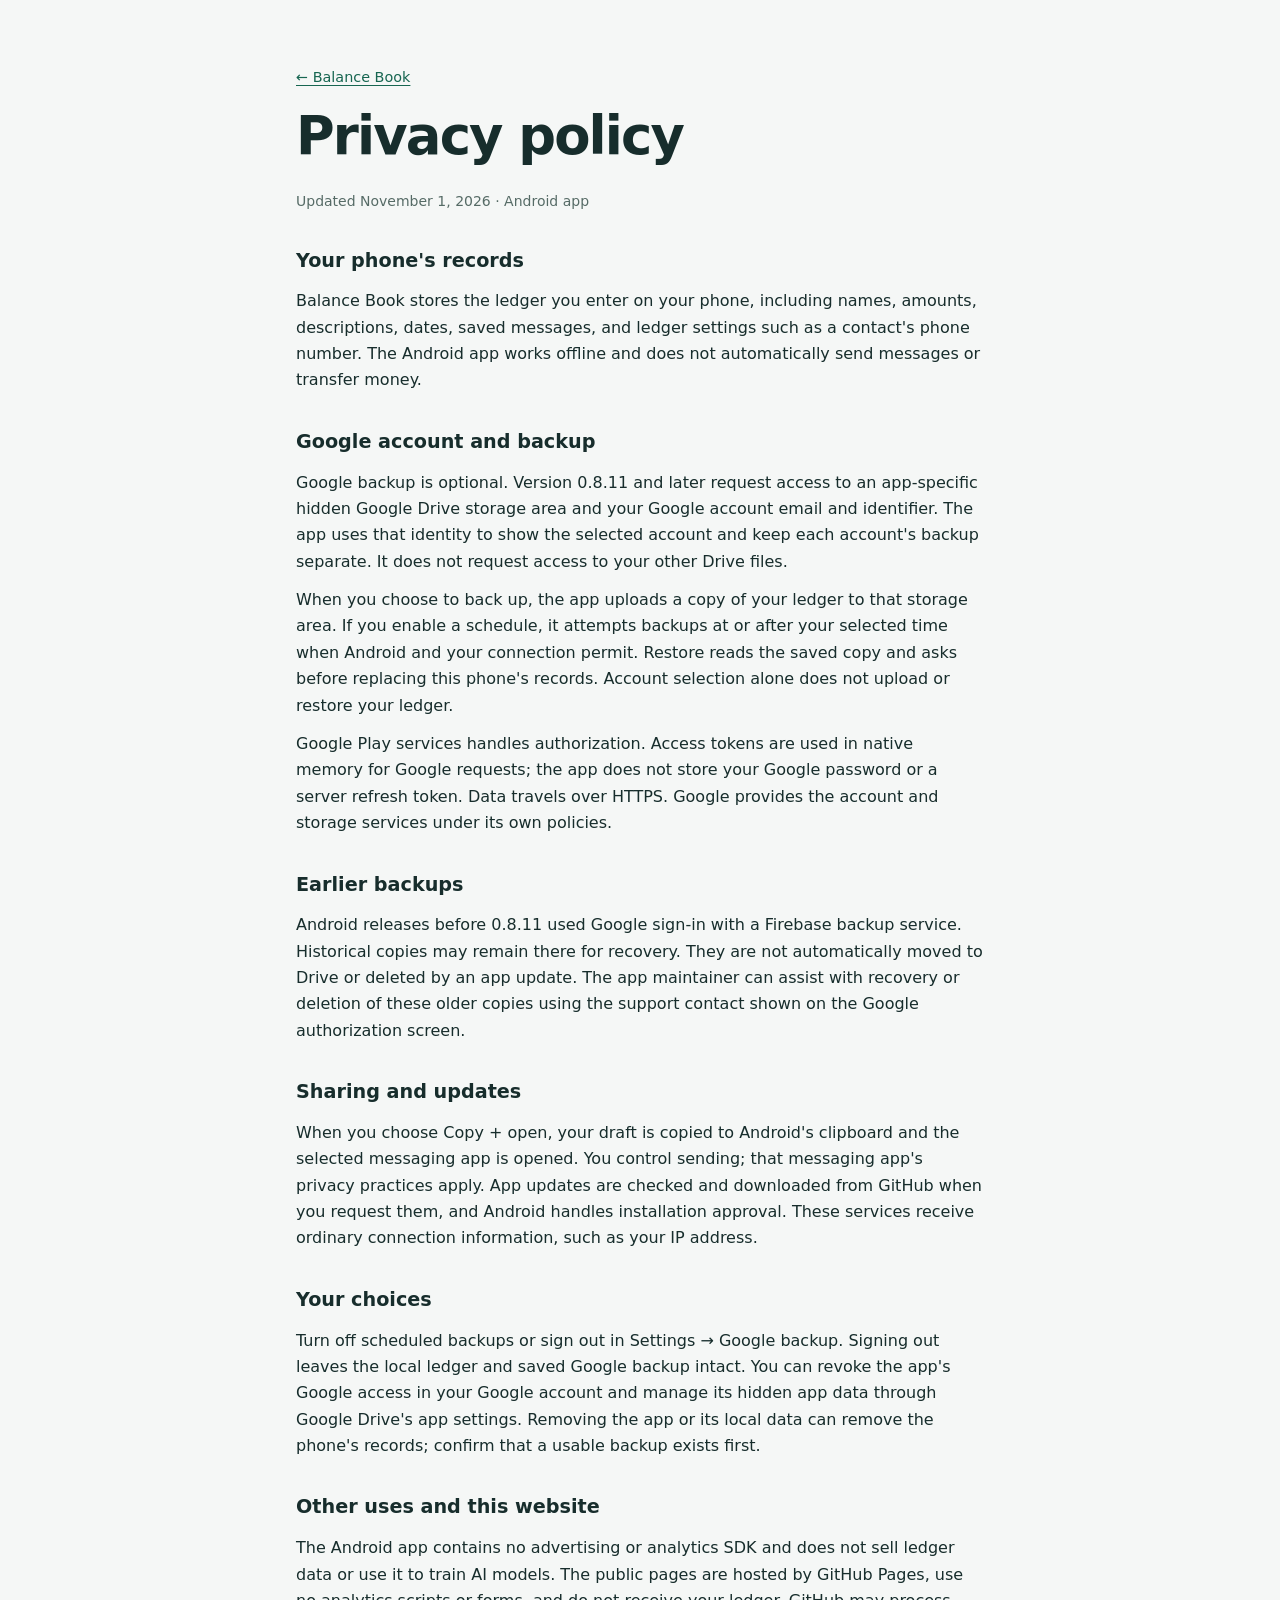
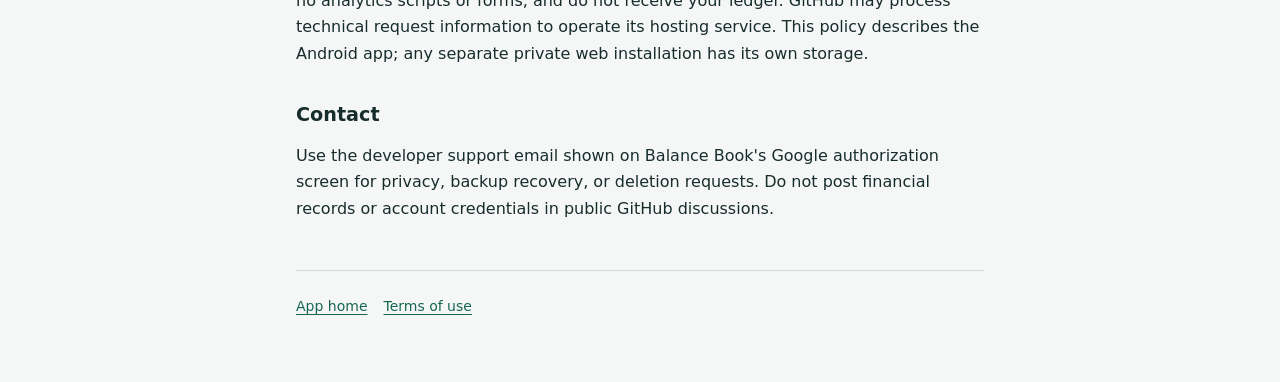
==== privacy.html @ 62324741 "Add public Balance Book app and privacy information" ====
<!doctype html>
<html lang="en"><head><meta charset="utf-8"><meta name="viewport" content="width=device-width,initial-scale=1"><title>Privacy · Balance Book</title><link rel="stylesheet" href="style.css"></head>
<body><main>
<a class="back" href="./">← Balance Book</a><h1>Privacy policy</h1><p class="note">Updated November 1, 2026 · Android app</p>
<h2>Your phone's records</h2><p>Balance Book stores the ledger you enter on your phone, including names, amounts, descriptions, dates, saved messages, and ledger settings such as a contact's phone number. The Android app works offline and does not automatically send messages or transfer money.</p>
<h2>Google account and backup</h2><p>Google backup is optional. Version 0.8.11 and later request access to an app-specific hidden Google Drive storage area and your Google account email and identifier. The app uses that identity to show the selected account and keep each account's backup separate. It does not request access to your other Drive files.</p><p>When you choose to back up, the app uploads a copy of your ledger to that storage area. If you enable a schedule, it attempts backups at or after your selected time when Android and your connection permit. Restore reads the saved copy and asks before replacing this phone's records. Account selection alone does not upload or restore your ledger.</p><p>Google Play services handles authorization. Access tokens are used in native memory for Google requests; the app does not store your Google password or a server refresh token. Data travels over HTTPS. Google provides the account and storage services under its own policies.</p>
<h2>Earlier backups</h2><p>Android releases before 0.8.11 used Google sign-in with a Firebase backup service. Historical copies may remain there for recovery. They are not automatically moved to Drive or deleted by an app update. The app maintainer can assist with recovery or deletion of these older copies using the support contact shown on the Google authorization screen.</p>
<h2>Sharing and updates</h2><p>When you choose Copy + open, your draft is copied to Android's clipboard and the selected messaging app is opened. You control sending; that messaging app's privacy practices apply. App updates are checked and downloaded from GitHub when you request them, and Android handles installation approval. These services receive ordinary connection information, such as your IP address.</p>
<h2>Your choices</h2><p>Turn off scheduled backups or sign out in Settings → Google backup. Signing out leaves the local ledger and saved Google backup intact. You can revoke the app's Google access in your Google account and manage its hidden app data through Google Drive's app settings. Removing the app or its local data can remove the phone's records; confirm that a usable backup exists first.</p>
<h2>Other uses and this website</h2><p>The Android app contains no advertising or analytics SDK and does not sell ledger data or use it to train AI models. The public pages are hosted by GitHub Pages, use no analytics scripts or forms, and do not receive your ledger. GitHub may process technical request information to operate its hosting service. This policy describes the Android app; any separate private web installation has its own storage.</p>
<h2>Contact</h2><p>Use the developer support email shown on Balance Book's Google authorization screen for privacy, backup recovery, or deletion requests. Do not post financial records or account credentials in public GitHub discussions.</p>
<footer><a href="./">App home</a><a href="terms.html">Terms of use</a></footer>
</main></body></html>
---- style.css ----
:root{color-scheme:light dark;font-family:system-ui,-apple-system,"Segoe UI",sans-serif;background:#f5f7f6;color:#172d2c;line-height:1.65}
*{box-sizing:border-box}body{margin:0}main{max-width:46rem;margin:auto;padding:clamp(1.5rem,6vw,4rem) 1.5rem}h1{font-size:clamp(2rem,6vw,3.3rem);line-height:1.12;letter-spacing:-.035em;margin:1rem 0 1.5rem}h2{font-size:1.2rem;margin:2rem 0 .5rem}p{margin:.75rem 0}a{color:#176651;text-underline-offset:.2em}a:focus-visible{outline:2px solid currentColor;outline-offset:4px}.eyebrow{font-size:.75rem;font-weight:750;letter-spacing:.13em;color:#37675d}.lead{font-size:1.25rem;color:#455d59}section{border-top:1px solid #cfdbd7;margin-top:2rem}.action{display:inline-flex;gap:1.5rem;align-items:center;margin:1.5rem 0 .5rem;padding:.75rem 1.25rem;background:#185e50;color:white;border-radius:.8rem;text-decoration:none;font-weight:650}.note{font-size:.875rem;color:#566b66}.back{font-size:.9rem}footer{display:flex;flex-wrap:wrap;gap:1rem;border-top:1px solid #cfdbd7;padding-top:1.5rem;margin-top:3rem;font-size:.875rem}
@media(prefers-color-scheme:dark){:root{background:#112322;color:#e5efec}a{color:#9bddc3}.eyebrow{color:#9bddc3}.lead,.note{color:#b5cbc3}section,footer{border-color:#36534b}.action{background:#a2dfc7;color:#102e24}}
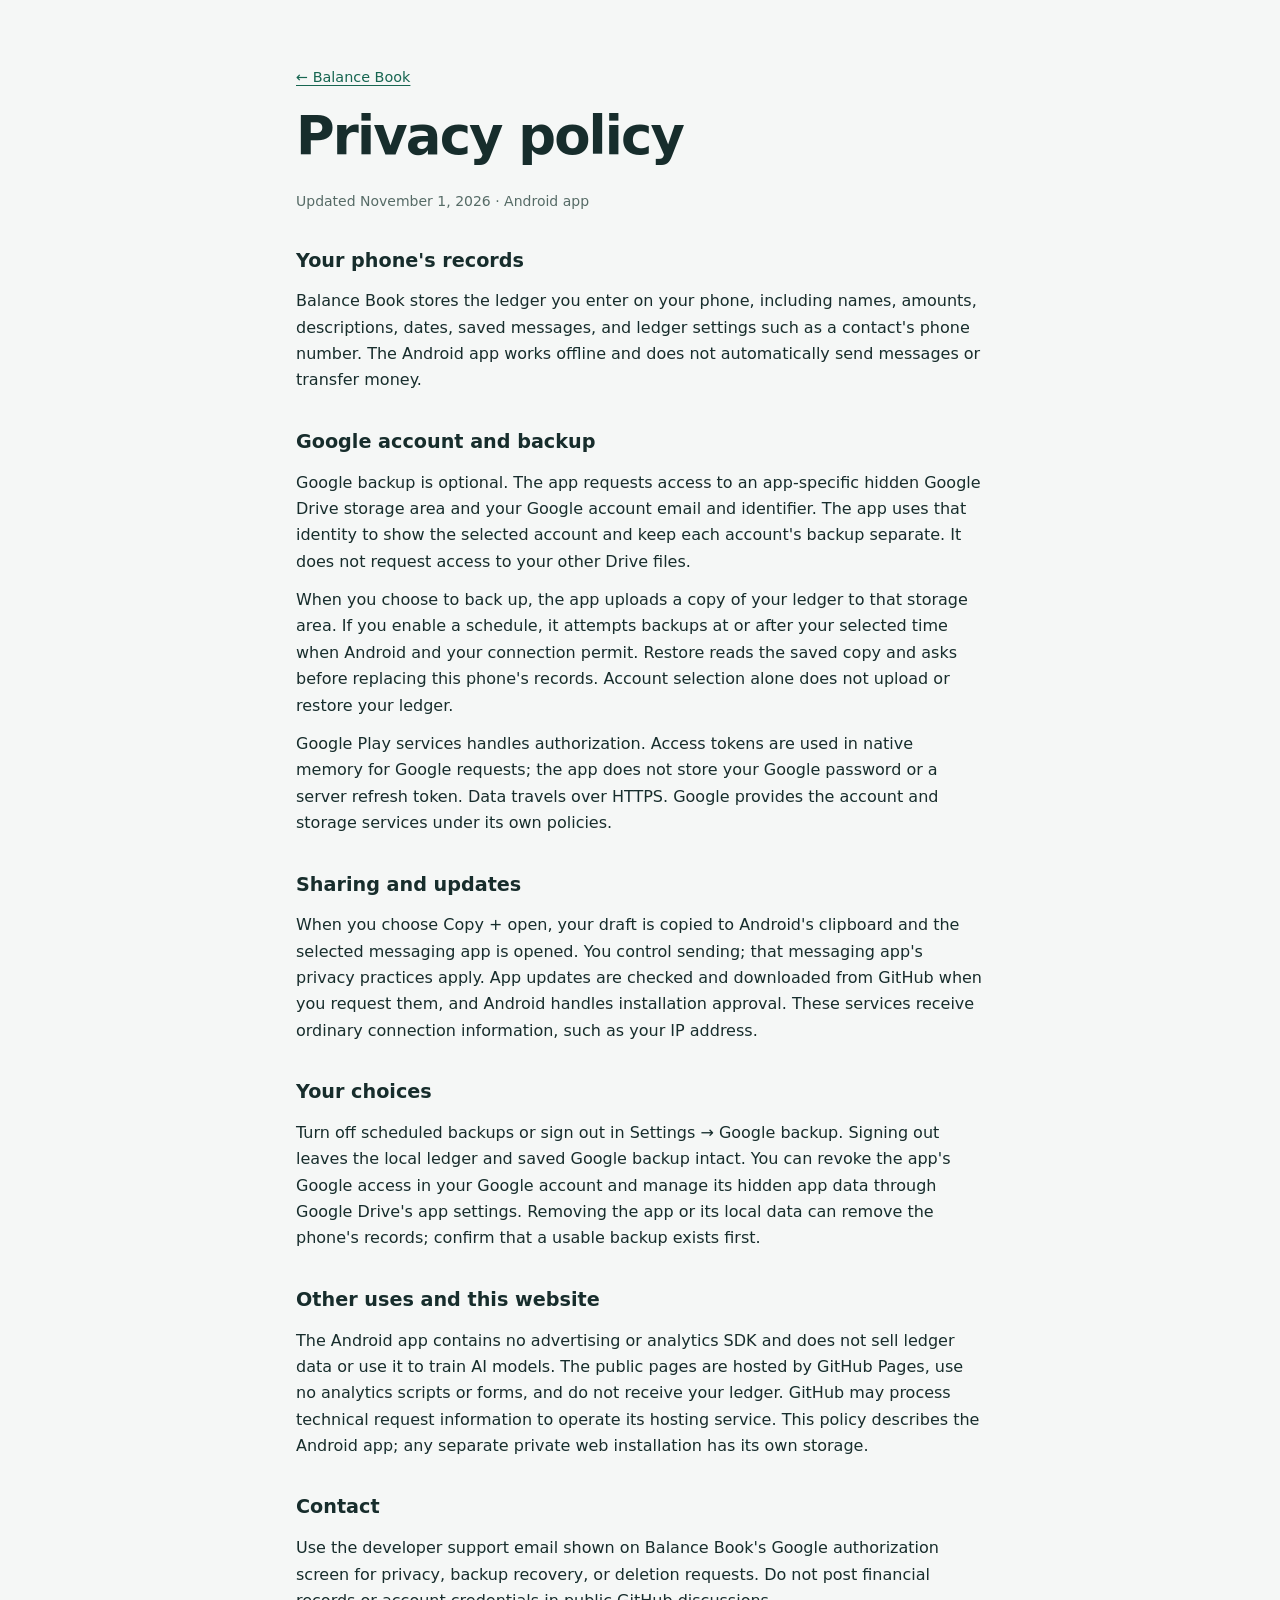
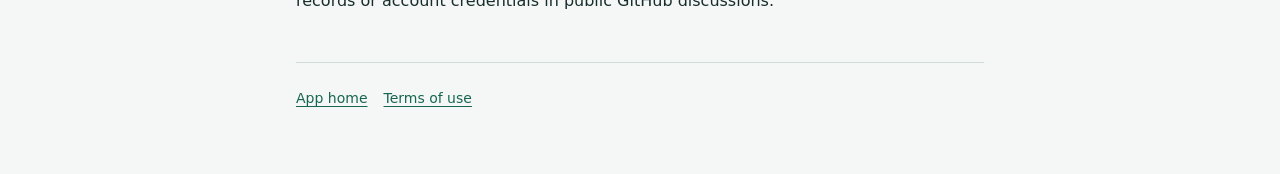
==== commit 201817fa: "Add public Balance Book app and privacy information" ====
--- a/privacy.html
+++ b/privacy.html
@@ -3,8 +3,7 @@
 <body><main>
 <a class="back" href="./">← Balance Book</a><h1>Privacy policy</h1><p class="note">Updated November 1, 2026 · Android app</p>
 <h2>Your phone's records</h2><p>Balance Book stores the ledger you enter on your phone, including names, amounts, descriptions, dates, saved messages, and ledger settings such as a contact's phone number. The Android app works offline and does not automatically send messages or transfer money.</p>
-<h2>Google account and backup</h2><p>Google backup is optional. Version 0.8.11 and later request access to an app-specific hidden Google Drive storage area and your Google account email and identifier. The app uses that identity to show the selected account and keep each account's backup separate. It does not request access to your other Drive files.</p><p>When you choose to back up, the app uploads a copy of your ledger to that storage area. If you enable a schedule, it attempts backups at or after your selected time when Android and your connection permit. Restore reads the saved copy and asks before replacing this phone's records. Account selection alone does not upload or restore your ledger.</p><p>Google Play services handles authorization. Access tokens are used in native memory for Google requests; the app does not store your Google password or a server refresh token. Data travels over HTTPS. Google provides the account and storage services under its own policies.</p>
-<h2>Earlier backups</h2><p>Android releases before 0.8.11 used Google sign-in with a Firebase backup service. Historical copies may remain there for recovery. They are not automatically moved to Drive or deleted by an app update. The app maintainer can assist with recovery or deletion of these older copies using the support contact shown on the Google authorization screen.</p>
+<h2>Google account and backup</h2><p>Google backup is optional. The app requests access to an app-specific hidden Google Drive storage area and your Google account email and identifier. The app uses that identity to show the selected account and keep each account's backup separate. It does not request access to your other Drive files.</p><p>When you choose to back up, the app uploads a copy of your ledger to that storage area. If you enable a schedule, it attempts backups at or after your selected time when Android and your connection permit. Restore reads the saved copy and asks before replacing this phone's records. Account selection alone does not upload or restore your ledger.</p><p>Google Play services handles authorization. Access tokens are used in native memory for Google requests; the app does not store your Google password or a server refresh token. Data travels over HTTPS. Google provides the account and storage services under its own policies.</p>
 <h2>Sharing and updates</h2><p>When you choose Copy + open, your draft is copied to Android's clipboard and the selected messaging app is opened. You control sending; that messaging app's privacy practices apply. App updates are checked and downloaded from GitHub when you request them, and Android handles installation approval. These services receive ordinary connection information, such as your IP address.</p>
 <h2>Your choices</h2><p>Turn off scheduled backups or sign out in Settings → Google backup. Signing out leaves the local ledger and saved Google backup intact. You can revoke the app's Google access in your Google account and manage its hidden app data through Google Drive's app settings. Removing the app or its local data can remove the phone's records; confirm that a usable backup exists first.</p>
 <h2>Other uses and this website</h2><p>The Android app contains no advertising or analytics SDK and does not sell ledger data or use it to train AI models. The public pages are hosted by GitHub Pages, use no analytics scripts or forms, and do not receive your ledger. GitHub may process technical request information to operate its hosting service. This policy describes the Android app; any separate private web installation has its own storage.</p>
